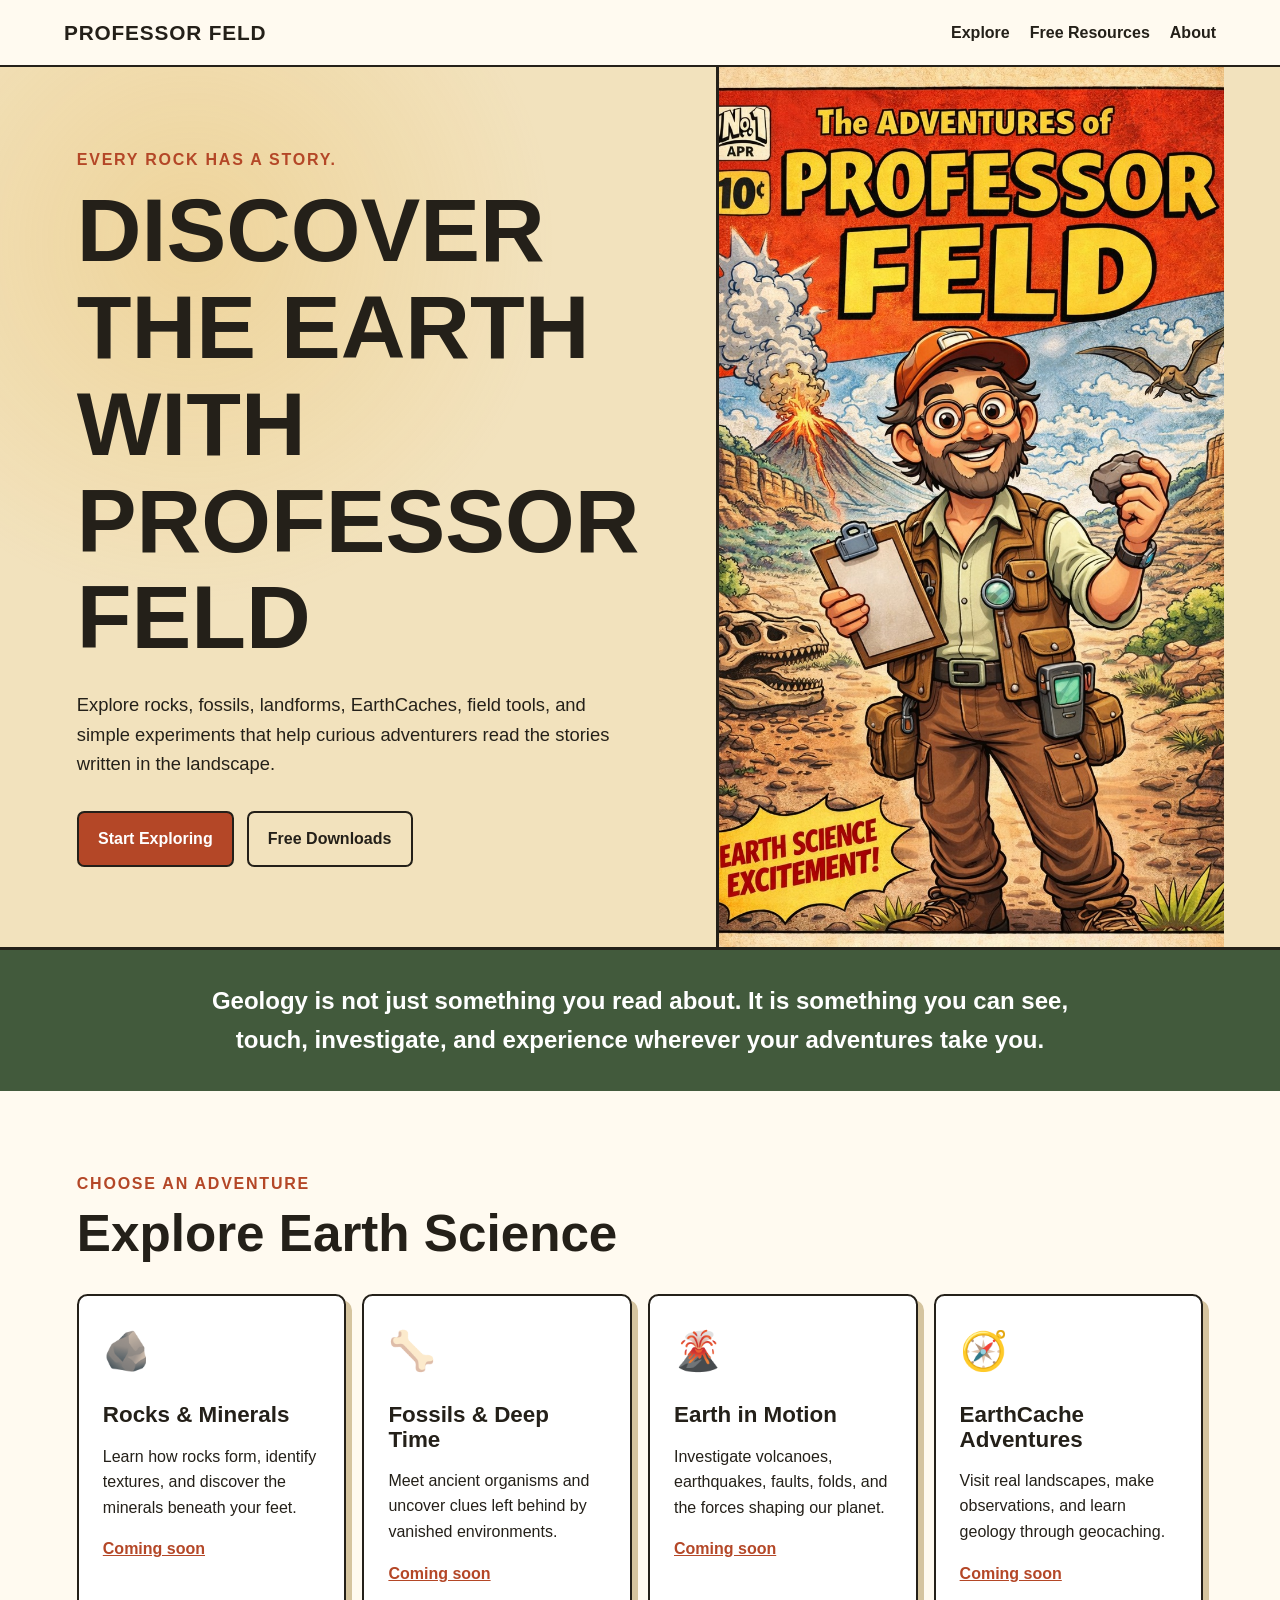
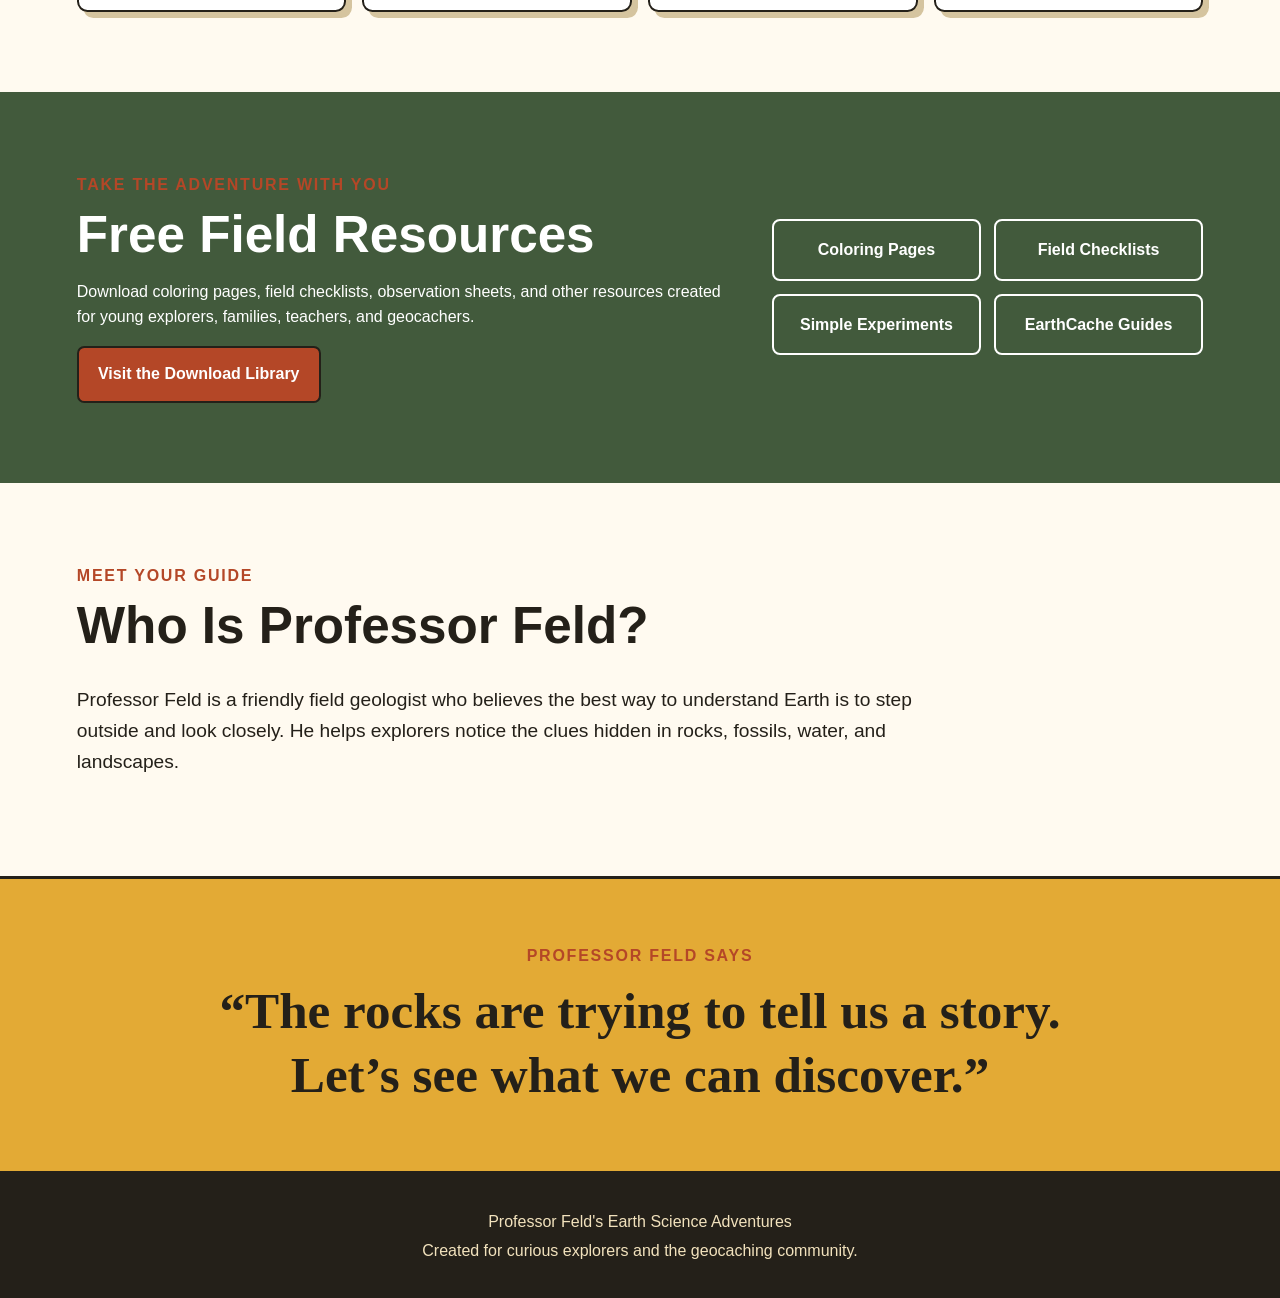
==== index.html @ fe30219f "Create initial Professor Feld homepage" ====
<!DOCTYPE html>
<html lang="en">
<head>
  <meta charset="UTF-8">
  <meta name="viewport" content="width=device-width, initial-scale=1.0">
  <meta name="description" content="Explore geology, EarthCaches, field tools, experiments, and free Professor Feld resources.">
  <title>Professor Feld's Earth Science Adventures</title>
  <link rel="stylesheet" href="styles.css">
</head>
<body>
  <header class="site-header">
    <a class="brand" href="#top">Professor Feld</a>
    <nav aria-label="Main navigation">
      <a href="#explore">Explore</a>
      <a href="#resources">Free Resources</a>
      <a href="#about">About</a>
    </nav>
  </header>

  <main id="top">
    <section class="hero">
      <div class="hero-copy">
        <p class="eyebrow">Every rock has a story.</p>
        <h1>Discover the Earth with Professor Feld</h1>
        <p class="hero-text">
          Explore rocks, fossils, landforms, EarthCaches, field tools, and simple
          experiments that help curious adventurers read the stories written in the landscape.
        </p>
        <div class="hero-actions">
          <a class="button primary" href="#explore">Start Exploring</a>
          <a class="button secondary" href="#resources">Free Downloads</a>
        </div>
      </div>

      <div class="hero-art">
        <img src="professor-feld.jpg" alt="Professor Feld holding a rock during a geology adventure">
      </div>
    </section>

    <section class="intro">
      <p>
        Geology is not just something you read about. It is something you can see,
        touch, investigate, and experience wherever your adventures take you.
      </p>
    </section>

    <section id="explore" class="section">
      <div class="section-heading">
        <p class="eyebrow">Choose an adventure</p>
        <h2>Explore Earth Science</h2>
      </div>

      <div class="card-grid">
        <article class="topic-card">
          <div class="topic-icon" aria-hidden="true">🪨</div>
          <h3>Rocks & Minerals</h3>
          <p>Learn how rocks form, identify textures, and discover the minerals beneath your feet.</p>
          <a href="#" aria-label="Explore rocks and minerals">Coming soon</a>
        </article>

        <article class="topic-card">
          <div class="topic-icon" aria-hidden="true">🦴</div>
          <h3>Fossils & Deep Time</h3>
          <p>Meet ancient organisms and uncover clues left behind by vanished environments.</p>
          <a href="#" aria-label="Explore fossils and deep time">Coming soon</a>
        </article>

        <article class="topic-card">
          <div class="topic-icon" aria-hidden="true">🌋</div>
          <h3>Earth in Motion</h3>
          <p>Investigate volcanoes, earthquakes, faults, folds, and the forces shaping our planet.</p>
          <a href="#" aria-label="Explore Earth in motion">Coming soon</a>
        </article>

        <article class="topic-card">
          <div class="topic-icon" aria-hidden="true">🧭</div>
          <h3>EarthCache Adventures</h3>
          <p>Visit real landscapes, make observations, and learn geology through geocaching.</p>
          <a href="#" aria-label="Explore EarthCache adventures">Coming soon</a>
        </article>
      </div>
    </section>

    <section id="resources" class="section resources">
      <div>
        <p class="eyebrow">Take the adventure with you</p>
        <h2>Free Field Resources</h2>
        <p>
          Download coloring pages, field checklists, observation sheets, and other
          resources created for young explorers, families, teachers, and geocachers.
        </p>
        <a class="button primary" href="#">Visit the Download Library</a>
      </div>

      <div class="resource-list" aria-label="Planned resource types">
        <span>Coloring Pages</span>
        <span>Field Checklists</span>
        <span>Simple Experiments</span>
        <span>EarthCache Guides</span>
      </div>
    </section>

    <section id="about" class="section about">
      <div class="section-heading">
        <p class="eyebrow">Meet your guide</p>
        <h2>Who Is Professor Feld?</h2>
      </div>
      <p>
        Professor Feld is a friendly field geologist who believes the best way to
        understand Earth is to step outside and look closely. He helps explorers
        notice the clues hidden in rocks, fossils, water, and landscapes.
      </p>
    </section>

    <section class="closing">
      <p class="eyebrow">Professor Feld says</p>
      <blockquote>
        “The rocks are trying to tell us a story. Let’s see what we can discover.”
      </blockquote>
    </section>
  </main>

  <footer>
    <p>Professor Feld's Earth Science Adventures</p>
    <p>Created for curious explorers and the geocaching community.</p>
  </footer>
</body>
</html>
---- styles.css ----
/* Professor Feld starter website */

:root {
  --ink: #242019;
  --paper: #fffaf0;
  --cream: #f2e2bd;
  --rust: #b44727;
  --gold: #e3aa35;
  --forest: #425a3c;
  --line: #d5c49f;
  --white: #ffffff;
  --shadow: 0 14px 35px rgba(52, 39, 20, 0.14);
}

* {
  box-sizing: border-box;
}

html {
  scroll-behavior: smooth;
}

body {
  margin: 0;
  color: var(--ink);
  background: var(--paper);
  font-family: Arial, Helvetica, sans-serif;
  line-height: 1.6;
}

img {
  display: block;
  max-width: 100%;
}

a {
  color: inherit;
}

.site-header {
  position: sticky;
  top: 0;
  z-index: 10;
  display: flex;
  align-items: center;
  justify-content: space-between;
  gap: 2rem;
  padding: 1rem max(5vw, 1.25rem);
  border-bottom: 2px solid var(--ink);
  background: rgba(255, 250, 240, 0.96);
}

.brand {
  font-size: 1.3rem;
  font-weight: 900;
  text-decoration: none;
  text-transform: uppercase;
  letter-spacing: 0.04em;
}

nav {
  display: flex;
  gap: 1.25rem;
}

nav a {
  font-weight: 700;
  text-decoration: none;
}

nav a:hover,
nav a:focus {
  color: var(--rust);
}

.hero {
  display: grid;
  grid-template-columns: 1.1fr 0.9fr;
  min-height: 75vh;
  border-bottom: 3px solid var(--ink);
  background:
    radial-gradient(circle at 15% 20%, rgba(227, 170, 53, 0.25), transparent 28%),
    var(--cream);
}

.hero-copy {
  align-self: center;
  padding: 5rem max(6vw, 1.5rem);
}

.eyebrow {
  margin: 0 0 0.6rem;
  color: var(--rust);
  font-weight: 900;
  letter-spacing: 0.11em;
  text-transform: uppercase;
}

h1,
h2,
h3 {
  line-height: 1.08;
}

h1 {
  max-width: 800px;
  margin: 0;
  font-size: clamp(3rem, 7vw, 6.5rem);
  text-transform: uppercase;
}

h2 {
  margin: 0 0 1rem;
  font-size: clamp(2rem, 4vw, 3.5rem);
}

h3 {
  margin-bottom: 0.5rem;
  font-size: 1.4rem;
}

.hero-text {
  max-width: 720px;
  margin: 1.5rem 0 2rem;
  font-size: 1.15rem;
}

.hero-actions {
  display: flex;
  flex-wrap: wrap;
  gap: 0.8rem;
}

.button {
  display: inline-block;
  padding: 0.85rem 1.2rem;
  border: 2px solid var(--ink);
  border-radius: 0.45rem;
  font-weight: 900;
  text-decoration: none;
}

.button.primary {
  color: var(--white);
  background: var(--rust);
}

.button.secondary {
  background: transparent;
}

.button:hover,
.button:focus {
  transform: translateY(-2px);
  box-shadow: 4px 4px 0 var(--ink);
}

.hero-art {
  min-height: 500px;
  overflow: hidden;
  border-left: 3px solid var(--ink);
}

.hero-art img {
  width: 100%;
  height: 100%;
  object-fit: cover;
  object-position: center top;
}

.intro {
  padding: 2rem max(7vw, 1.5rem);
  color: var(--white);
  background: var(--forest);
  text-align: center;
}

.intro p {
  max-width: 900px;
  margin: auto;
  font-size: clamp(1.15rem, 2vw, 1.5rem);
  font-weight: 700;
}

.section {
  padding: 5rem max(6vw, 1.5rem);
}

.section-heading {
  max-width: 760px;
  margin-bottom: 2rem;
}

.card-grid {
  display: grid;
  grid-template-columns: repeat(4, 1fr);
  gap: 1rem;
}

.topic-card {
  padding: 1.5rem;
  border: 2px solid var(--ink);
  border-radius: 0.65rem;
  background: var(--white);
  box-shadow: 6px 6px 0 var(--line);
}

.topic-icon {
  font-size: 2.4rem;
}

.topic-card a {
  color: var(--rust);
  font-weight: 900;
}

.resources {
  display: grid;
  grid-template-columns: 1.2fr 0.8fr;
  gap: 3rem;
  align-items: center;
  color: var(--white);
  background: var(--forest);
}

.resource-list {
  display: grid;
  grid-template-columns: 1fr 1fr;
  gap: 0.8rem;
}

.resource-list span {
  padding: 1rem;
  border: 2px solid var(--white);
  border-radius: 0.5rem;
  font-weight: 800;
  text-align: center;
}

.about {
  max-width: 1000px;
}

.about > p {
  font-size: 1.2rem;
}

.closing {
  padding: 4rem max(6vw, 1.5rem);
  border-top: 3px solid var(--ink);
  border-bottom: 3px solid var(--ink);
  background: var(--gold);
  text-align: center;
}

blockquote {
  max-width: 900px;
  margin: 0 auto;
  font-family: Georgia, serif;
  font-size: clamp(1.8rem, 4vw, 3.2rem);
  font-weight: 700;
  line-height: 1.25;
}

footer {
  padding: 2rem max(6vw, 1.5rem);
  color: var(--cream);
  background: var(--ink);
  text-align: center;
}

footer p {
  margin: 0.2rem;
}

@media (max-width: 900px) {
  .hero {
    grid-template-columns: 1fr;
  }

  .hero-art {
    min-height: 420px;
    border-top: 3px solid var(--ink);
    border-left: 0;
  }

  .card-grid {
    grid-template-columns: repeat(2, 1fr);
  }

  .resources {
    grid-template-columns: 1fr;
  }
}

@media (max-width: 620px) {
  .site-header {
    align-items: flex-start;
    flex-direction: column;
    gap: 0.5rem;
  }

  nav {
    flex-wrap: wrap;
    gap: 0.75rem;
  }

  .hero-copy {
    padding-top: 3.5rem;
    padding-bottom: 3.5rem;
  }

  .card-grid,
  .resource-list {
    grid-template-columns: 1fr;
  }
}
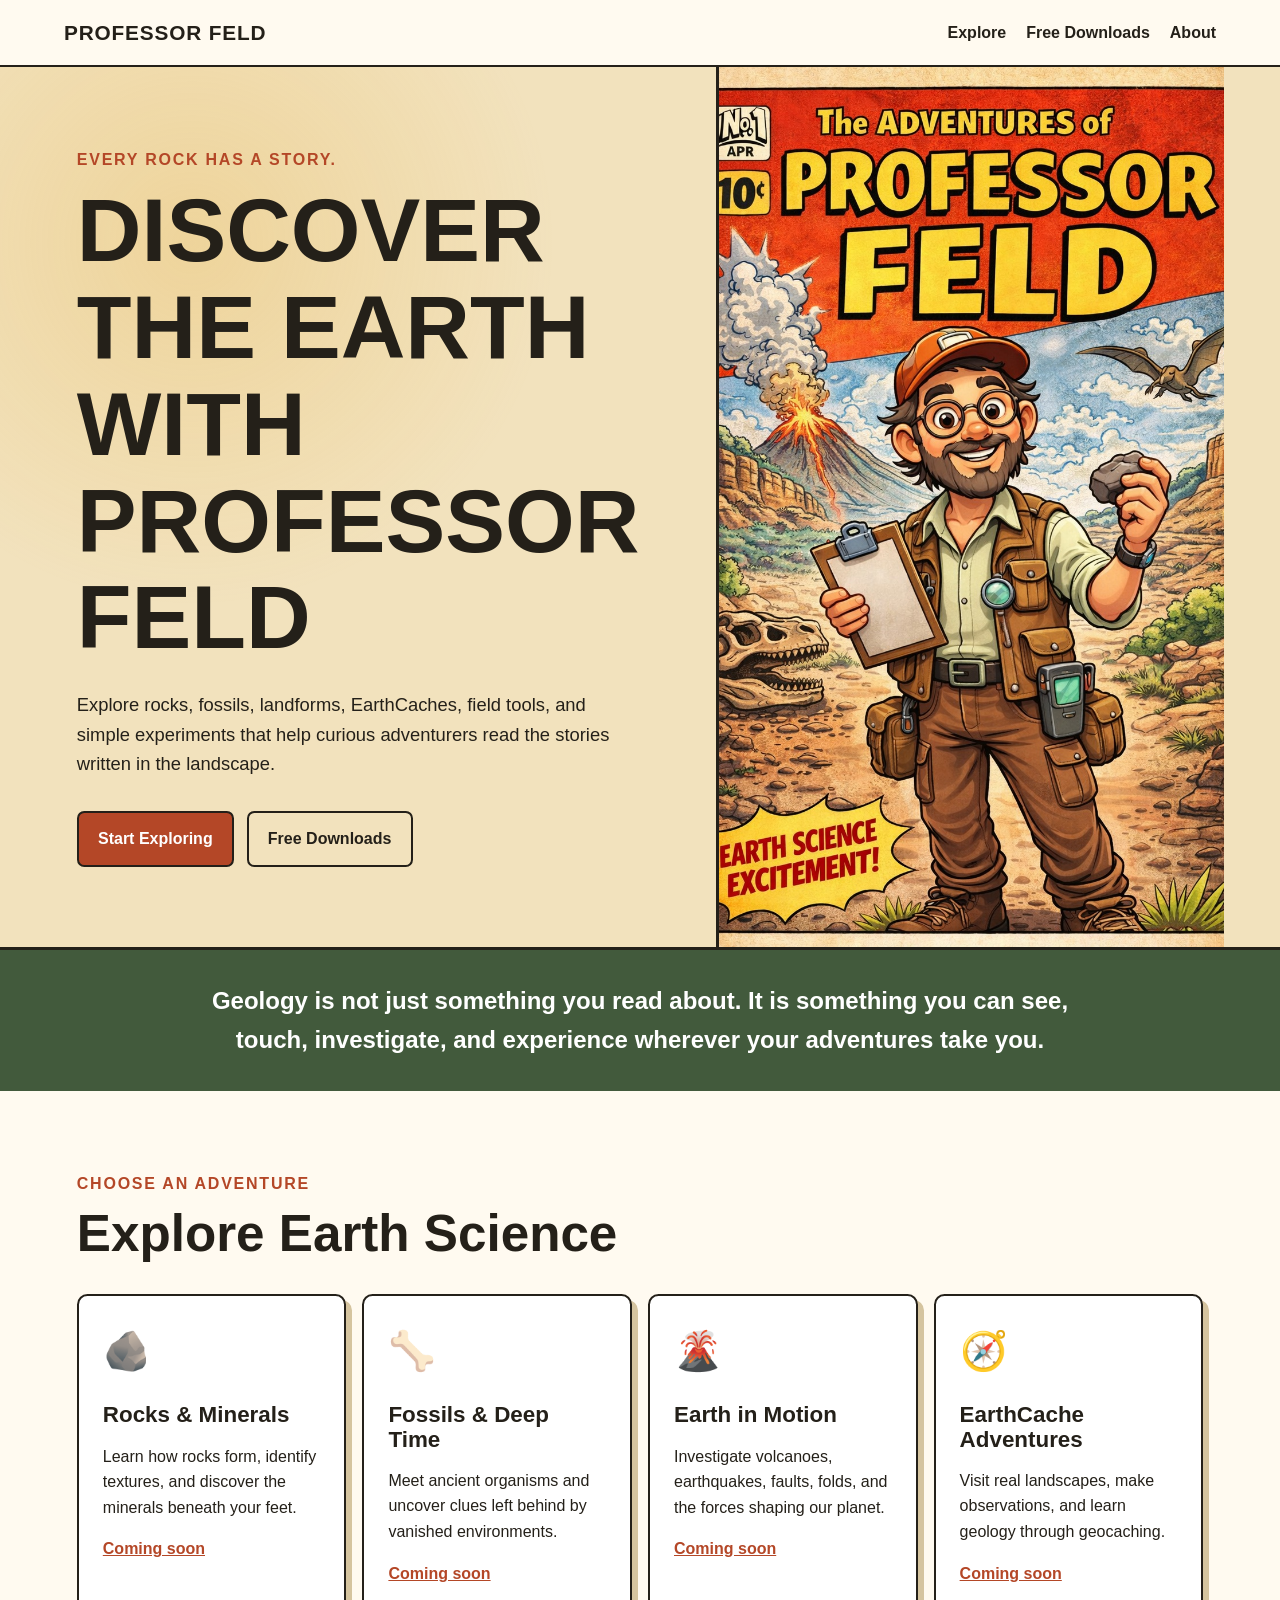
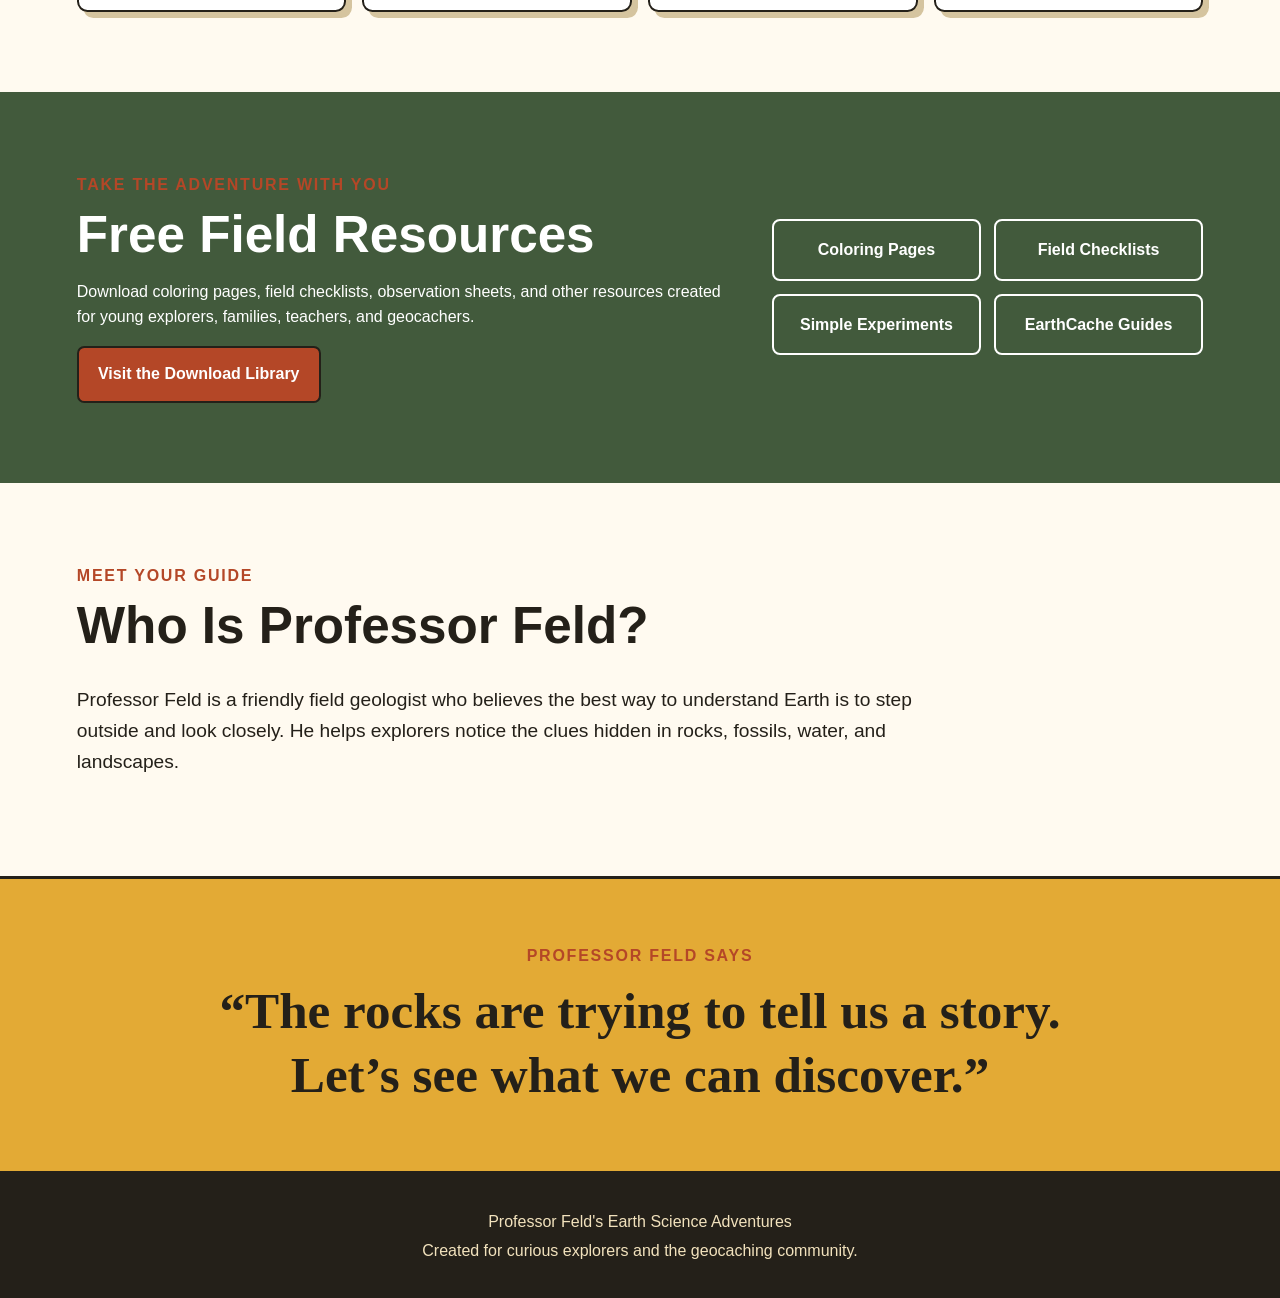
==== commit 6181d9e4: "Add free coloring page downloads" ====
--- a/index.html
+++ b/index.html
@@ -12,7 +12,7 @@
     <a class="brand" href="#top">Professor Feld</a>
     <nav aria-label="Main navigation">
       <a href="#explore">Explore</a>
-      <a href="#resources">Free Resources</a>
+      <a href="downloads.html">Free Downloads</a>
       <a href="#about">About</a>
     </nav>
   </header>
@@ -28,7 +28,7 @@
         </p>
         <div class="hero-actions">
           <a class="button primary" href="#explore">Start Exploring</a>
-          <a class="button secondary" href="#resources">Free Downloads</a>
+          <a class="button secondary" href="downloads.html">Free Downloads</a>
         </div>
       </div>
 
@@ -89,7 +89,7 @@
           Download coloring pages, field checklists, observation sheets, and other
           resources created for young explorers, families, teachers, and geocachers.
         </p>
-        <a class="button primary" href="#">Visit the Download Library</a>
+        <a class="button primary" href="downloads.html">Visit the Download Library</a>
       </div>
 
       <div class="resource-list" aria-label="Planned resource types">
--- a/styles.css
+++ b/styles.css
@@ -315,3 +315,101 @@
     grid-template-columns: 1fr;
   }
 }
+
+
+/* Downloads page */
+
+.page-banner {
+  padding: 5rem max(6vw, 1.5rem) 4rem;
+  border-bottom: 3px solid var(--ink);
+  background:
+    radial-gradient(circle at 80% 20%, rgba(227, 170, 53, 0.28), transparent 28%),
+    var(--cream);
+}
+
+.page-banner h1 {
+  max-width: 900px;
+  font-size: clamp(2.7rem, 6vw, 5.5rem);
+}
+
+.page-banner > p:last-child {
+  max-width: 800px;
+  margin: 1.25rem 0 0;
+  font-size: 1.15rem;
+}
+
+.download-section {
+  background: var(--paper);
+}
+
+.download-grid {
+  display: grid;
+  grid-template-columns: repeat(2, minmax(0, 1fr));
+  gap: 2rem;
+}
+
+.download-card {
+  overflow: hidden;
+  border: 2px solid var(--ink);
+  border-radius: 0.7rem;
+  background: var(--white);
+  box-shadow: 7px 7px 0 var(--line);
+}
+
+.download-card img {
+  width: 100%;
+  aspect-ratio: 3 / 4;
+  object-fit: cover;
+  object-position: top;
+  border-bottom: 2px solid var(--ink);
+  background: var(--white);
+}
+
+.download-card-copy {
+  padding: 1.4rem;
+}
+
+.download-card h2 {
+  margin-bottom: 0.5rem;
+  font-size: 2rem;
+}
+
+.download-label {
+  margin: 0 0 0.35rem;
+  color: var(--rust);
+  font-weight: 900;
+  letter-spacing: 0.08em;
+  text-transform: uppercase;
+}
+
+.download-actions {
+  display: flex;
+  flex-wrap: wrap;
+  align-items: center;
+  gap: 1rem;
+  margin-top: 1.25rem;
+}
+
+.text-link {
+  color: var(--rust);
+  font-weight: 900;
+}
+
+.usage-note {
+  max-width: 900px;
+  margin: 4rem auto 0;
+  padding: 1.5rem;
+  border: 2px solid var(--ink);
+  border-radius: 0.7rem;
+  background: var(--cream);
+}
+
+.usage-note h2 {
+  font-size: 1.7rem;
+}
+
+@media (max-width: 760px) {
+  .download-grid {
+    grid-template-columns: 1fr;
+  }
+}
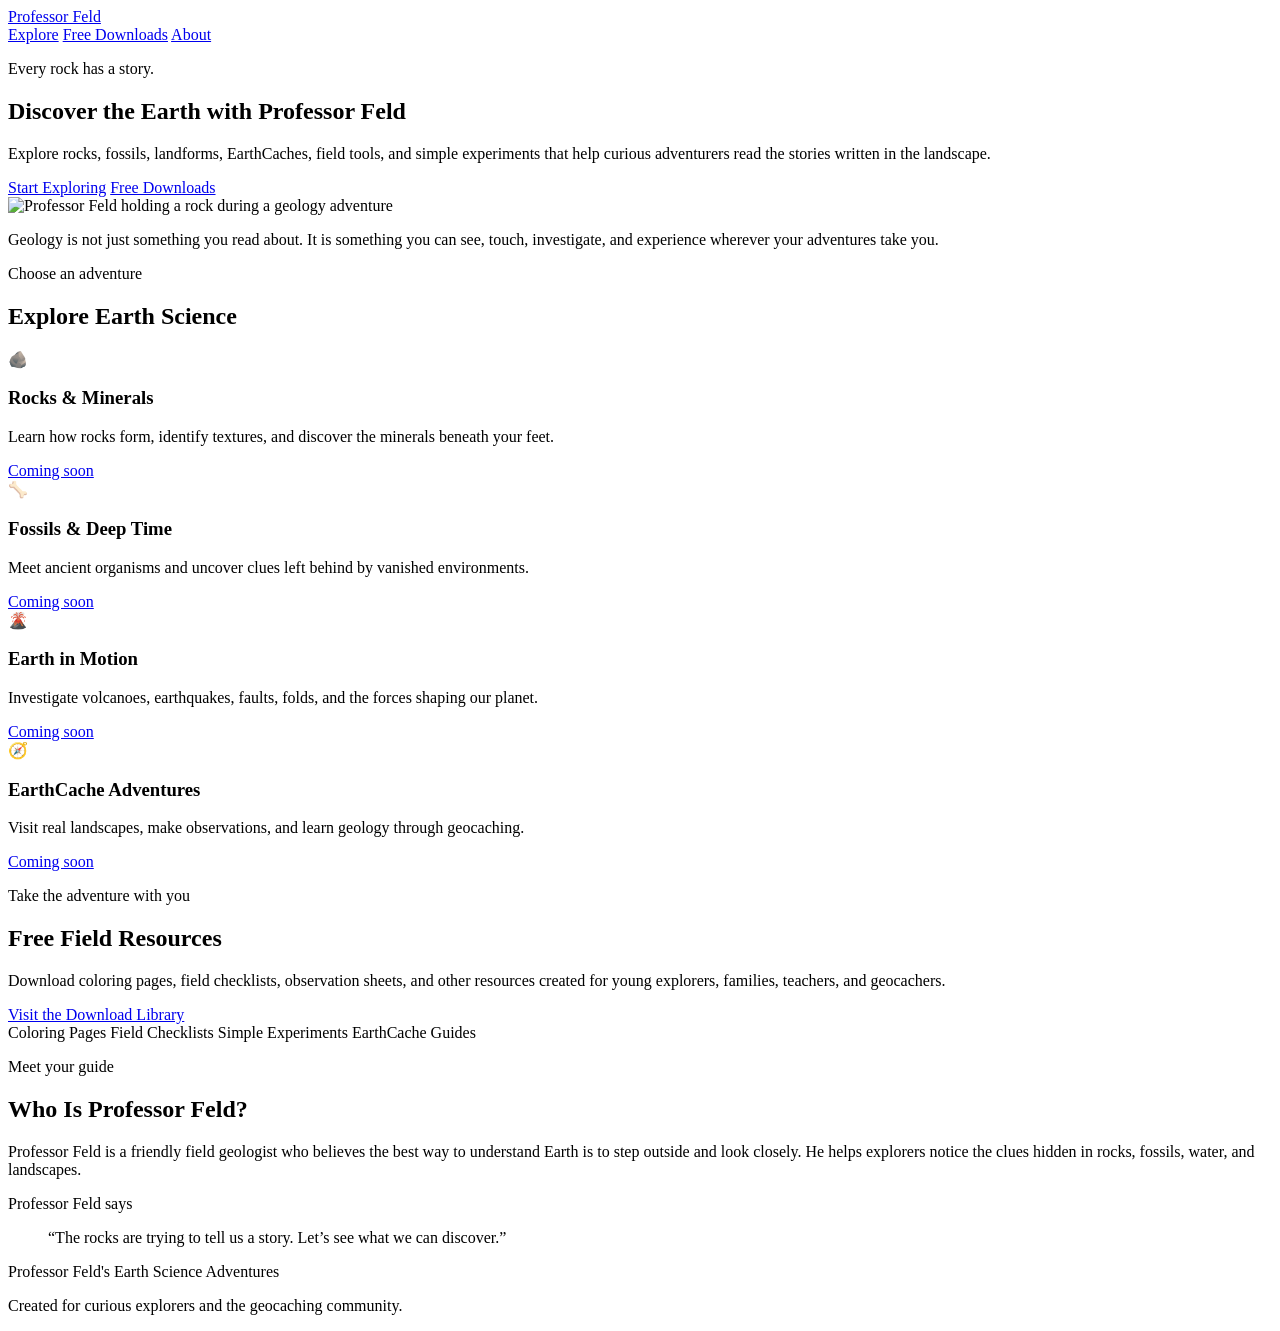
==== commit b38de203: "Add files via upload" ====
--- a/index.html
+++ b/index.html
@@ -5,7 +5,7 @@
   <meta name="viewport" content="width=device-width, initial-scale=1.0">
   <meta name="description" content="Explore geology, EarthCaches, field tools, experiments, and free Professor Feld resources.">
   <title>Professor Feld's Earth Science Adventures</title>
-  <link rel="stylesheet" href="styles.css">
+  <link rel="stylesheet" href="css/styles.css">
 </head>
 <body>
   <header class="site-header">
@@ -33,7 +33,7 @@
       </div>
 
       <div class="hero-art">
-        <img src="professor-feld.jpg" alt="Professor Feld holding a rock during a geology adventure">
+        <img src="images/brand/professor-feld.jpg" alt="Professor Feld holding a rock during a geology adventure">
       </div>
     </section>
 
